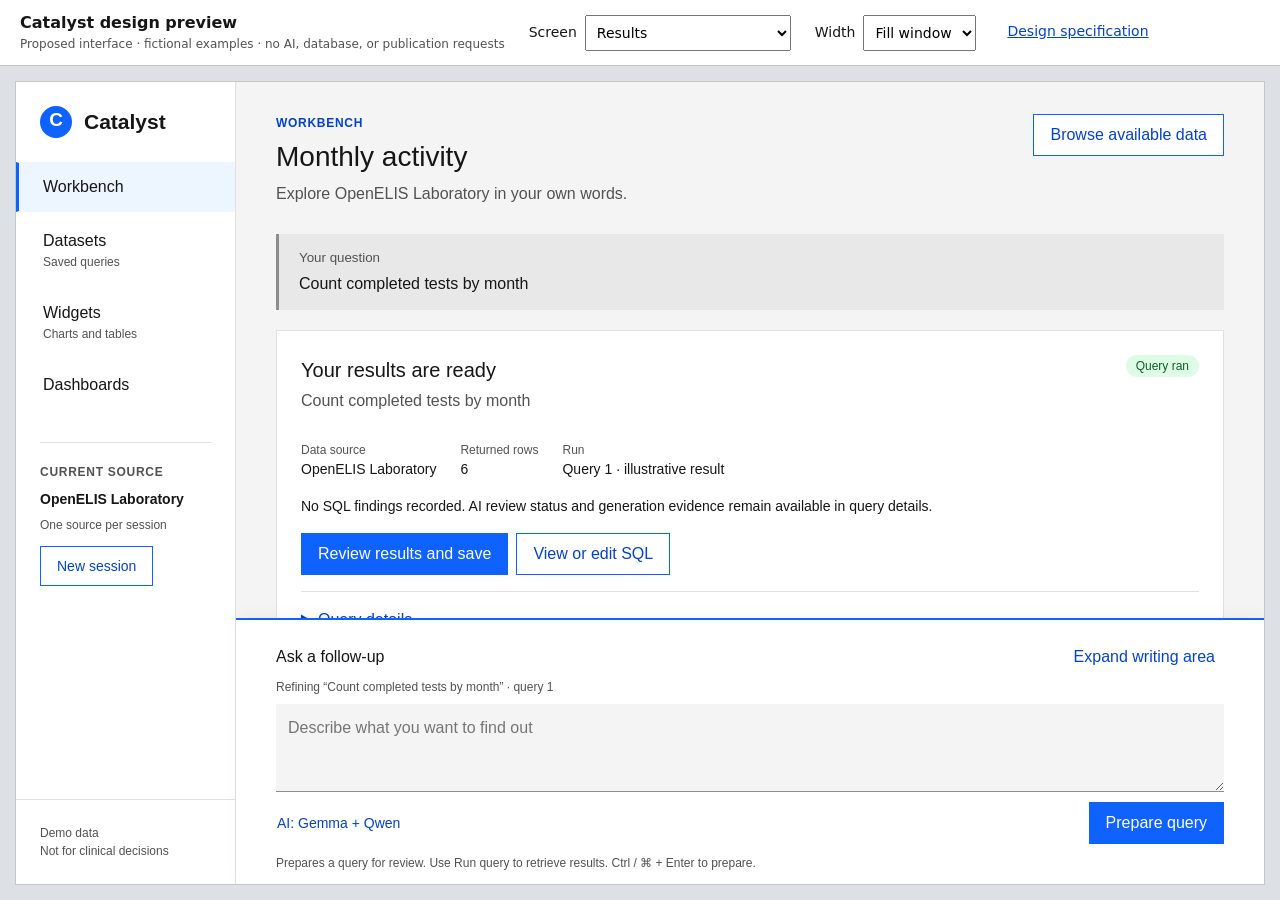
==== docs/specs/staff-workbench-ux/index.html @ 4ae08cc0 "docs: propose a simpler Catalyst workbench" ====
<!doctype html>
<html lang="en">
<head>
  <meta charset="utf-8">
  <meta name="viewport" content="width=device-width, initial-scale=1">
  <title>Catalyst · UX design preview</title>
  <style>
    * { box-sizing: border-box; }
    body { margin: 0; height: 100dvh; display: grid; grid-template-rows: auto minmax(0, 1fr); background: #dde1e6; color: #161616; font: 14px/1.4 system-ui, sans-serif; }
    header { padding: 12px 20px; display: flex; flex-wrap: wrap; align-items: center; gap: 12px 24px; background: #fff; border-bottom: 1px solid #c6c6c6; }
    h1 { font-size: 16px; margin: 0; }
    p { margin: 2px 0 0; color: #525252; font-size: 12px; }
    label { display: flex; align-items: center; gap: 8px; }
    select, a { min-height: 36px; padding: 7px; font: inherit; }
    a { color: #0043ce; }
    select:focus-visible, a:focus-visible { outline: 2px solid #0f62fe; outline-offset: 2px; }
    main { padding: 16px; overflow: auto; }
    iframe { display: block; margin: auto; width: 100%; height: 100%; min-height: 540px; border: 0; outline: 1px solid #c6c6c6; background: #fff; }
  </style>
</head>
<body>
  <header>
    <div><h1>Catalyst design preview</h1><p>Proposed interface · fictional examples · no AI, database, or publication requests</p></div>
    <label>Screen <select id="screen">
      <option value="results">Results</option><option value="empty">First question</option>
      <option value="ready">Query ready</option><option value="limited">Limited results</option>
      <option value="error">Database error</option><option value="clarify">Clarification</option>
      <option value="unsupported">Unable to answer</option><option value="datasets">Datasets</option>
      <option value="widgets">Widgets</option><option value="dashboards">Dashboards</option>
      <option value="imported">Dashboard imported</option><option value="import-failed">Dashboard import failed</option>
    </select></label>
    <label>Width <select id="width"><option value="100%">Fill window</option><option value="1280px">1280 px</option><option value="640px">640 px</option><option value="390px">390 px</option><option value="320px">320 px</option></select></label>
    <a href="spec.md">Design specification</a>
  </header>
  <main><iframe id="preview" title="Catalyst interactive design mock" src="mock.html?state=results"></iframe></main>
  <script>
    const preview = document.querySelector('#preview');
    document.querySelector('#screen').addEventListener('change', event => {
      preview.src = `mock.html?state=${encodeURIComponent(event.target.value)}`;
    });
    document.querySelector('#width').addEventListener('change', event => {
      preview.style.width = event.target.value;
    });
  </script>
</body>
</html>
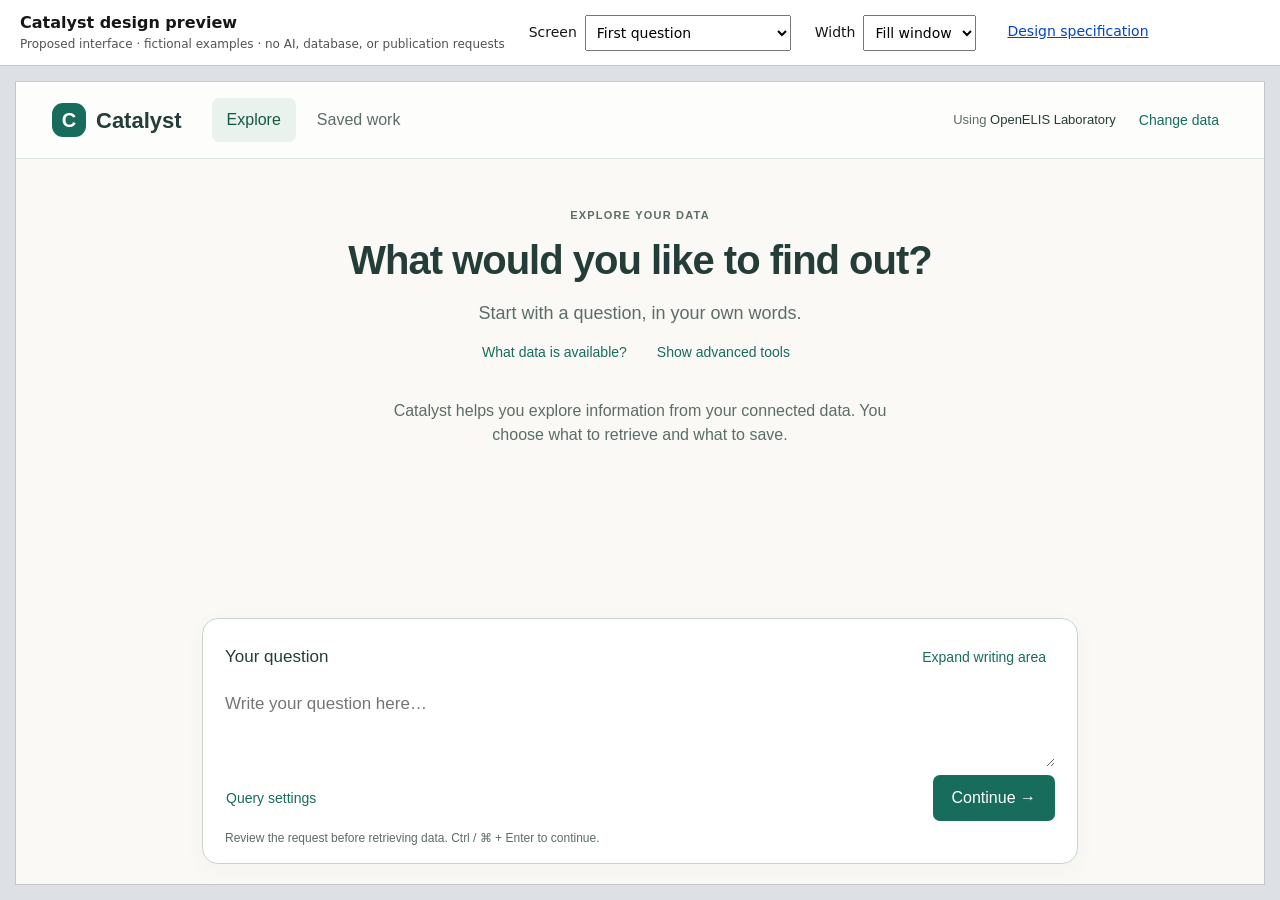
==== commit bbfc6493: "docs: hide complexity by default and retain advanced tools" ====
--- a/docs/specs/staff-workbench-ux/index.html
+++ b/docs/specs/staff-workbench-ux/index.html
@@ -22,7 +22,7 @@
   <header>
     <div><h1>Catalyst design preview</h1><p>Proposed interface · fictional examples · no AI, database, or publication requests</p></div>
     <label>Screen <select id="screen">
-      <option value="results">Results</option><option value="empty">First question</option>
+      <option value="empty">First question</option><option value="results">Results</option>
       <option value="ready">Query ready</option><option value="limited">Limited results</option>
       <option value="error">Database error</option><option value="clarify">Clarification</option>
       <option value="unsupported">Unable to answer</option><option value="datasets">Datasets</option>
@@ -32,7 +32,7 @@
     <label>Width <select id="width"><option value="100%">Fill window</option><option value="1280px">1280 px</option><option value="640px">640 px</option><option value="390px">390 px</option><option value="320px">320 px</option></select></label>
     <a href="spec.md">Design specification</a>
   </header>
-  <main><iframe id="preview" title="Catalyst interactive design mock" src="mock.html?state=results"></iframe></main>
+  <main><iframe id="preview" title="Catalyst interactive design mock" src="mock.html?state=empty"></iframe></main>
   <script>
     const preview = document.querySelector('#preview');
     document.querySelector('#screen').addEventListener('change', event => {
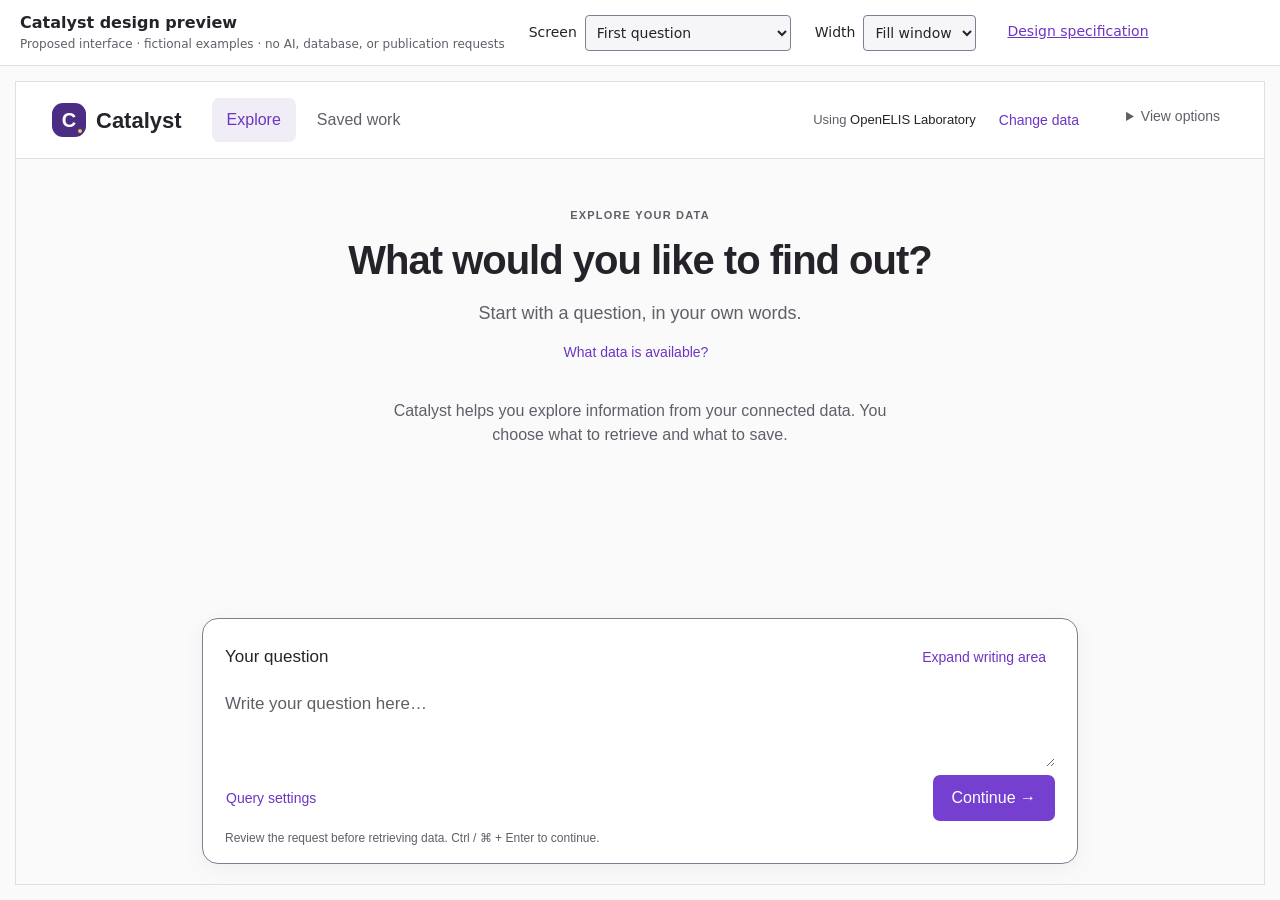
==== commit d6ce66f9: "docs: refine appearance and browse data while drafting" ====
--- a/docs/specs/staff-workbench-ux/index.html
+++ b/docs/specs/staff-workbench-ux/index.html
@@ -3,19 +3,22 @@
 <head>
   <meta charset="utf-8">
   <meta name="viewport" content="width=device-width, initial-scale=1">
+  <script src="appearance.js?v=3"></script>
+  <link rel="stylesheet" href="appearance.css?v=3">
   <title>Catalyst · UX design preview</title>
   <style>
     * { box-sizing: border-box; }
-    body { margin: 0; height: 100dvh; display: grid; grid-template-rows: auto minmax(0, 1fr); background: #dde1e6; color: #161616; font: 14px/1.4 system-ui, sans-serif; }
-    header { padding: 12px 20px; display: flex; flex-wrap: wrap; align-items: center; gap: 12px 24px; background: #fff; border-bottom: 1px solid #c6c6c6; }
+    body { margin: 0; height: 100dvh; display: grid; grid-template-rows: auto minmax(0, 1fr); background: var(--background); color: var(--text); font: 14px/1.4 system-ui, sans-serif; }
+    header { padding: 12px 20px; display: flex; flex-wrap: wrap; align-items: center; gap: 12px 24px; background: var(--layer); border-bottom: 1px solid var(--border); }
     h1 { font-size: 16px; margin: 0; }
-    p { margin: 2px 0 0; color: #525252; font-size: 12px; }
+    p { margin: 2px 0 0; color: var(--muted); font-size: 12px; }
     label { display: flex; align-items: center; gap: 8px; }
     select, a { min-height: 36px; padding: 7px; font: inherit; }
-    a { color: #0043ce; }
-    select:focus-visible, a:focus-visible { outline: 2px solid #0f62fe; outline-offset: 2px; }
+    a { color: var(--accent); }
+    select { background: var(--field); color: var(--text); border: 1px solid var(--control-border); border-radius: 4px; }
+    select:focus-visible, a:focus-visible { outline: 2px solid var(--focus); outline-offset: 2px; }
     main { padding: 16px; overflow: auto; }
-    iframe { display: block; margin: auto; width: 100%; height: 100%; min-height: 540px; border: 0; outline: 1px solid #c6c6c6; background: #fff; }
+    iframe { display: block; margin: auto; width: 100%; height: 100%; min-height: 540px; border: 0; outline: 1px solid var(--border); background: var(--layer); }
   </style>
 </head>
 <body>
--- a/docs/specs/staff-workbench-ux/appearance.css
+++ b/docs/specs/staff-workbench-ux/appearance.css
@@ -0,0 +1,69 @@
+/* OpenClinAI purple accents on neutral surfaces; gold is a small brand detail. */
+:root {
+  color-scheme: light;
+  --background: #fafafa;
+  --layer: #ffffff;
+  --text: #252329;
+  --muted: #625e68;
+  --border: #e1dfe4;
+  --control-border: #867b91;
+  --accent: #6d35c3;
+  --primary: #7540d0;
+  --primary-hover: #6330b7;
+  --accent-hover: #5923ac;
+  --on-accent: #ffffff;
+  --brand: #4b2e83;
+  --gold: #f2c75c;
+  --focus: #7540d0;
+  --hover-surface: #eee9f6;
+  --selected-surface: #f0edf6;
+  --field: #f6f5f7;
+  --raised: #f1f0f3;
+  --disabled-text: #62566f;
+  --info-surface: #f0edf7;
+  --info-border: #796499;
+  --warning-surface: #fff8e1;
+  --warning-border: #9c7600;
+  --warning-text: #614b11;
+  --error-surface: #fff1f1;
+  --error-border: #c5283d;
+  --error-text: #8d1b31;
+  --success-surface: #e5f1e9;
+  --success-border: #287248;
+  --success-text: #164b36;
+  --scrim: #160e2a66;
+  --shadow: #24133f0c;
+}
+:root[data-color-mode="dark"] {
+  color-scheme: dark;
+  --background: #19191c;
+  --layer: #222225;
+  --text: #eeeef0;
+  --muted: #b8b5bf;
+  --border: #414047;
+  --control-border: #85818e;
+  --accent: #bb99ff;
+  --primary: #8b4cf0;
+  --primary-hover: #8040e1;
+  --accent-hover: #d1baff;
+  --on-accent: #ffffff;
+  --focus: #bb99ff;
+  --hover-surface: #302c37;
+  --selected-surface: #302c37;
+  --field: #29282d;
+  --raised: #303035;
+  --disabled-text: #b8b5bf;
+  --info-surface: #2c2932;
+  --info-border: #ad97c8;
+  --warning-surface: #352b17;
+  --warning-border: #d4b24f;
+  --warning-text: #f4d980;
+  --error-surface: #3c202a;
+  --error-border: #ef8b9d;
+  --error-text: #ffb5c0;
+  --success-surface: #193326;
+  --success-border: #73b991;
+  --success-text: #b5e7c9;
+  --scrim: #09090bb3;
+  --shadow: #00000033;
+}
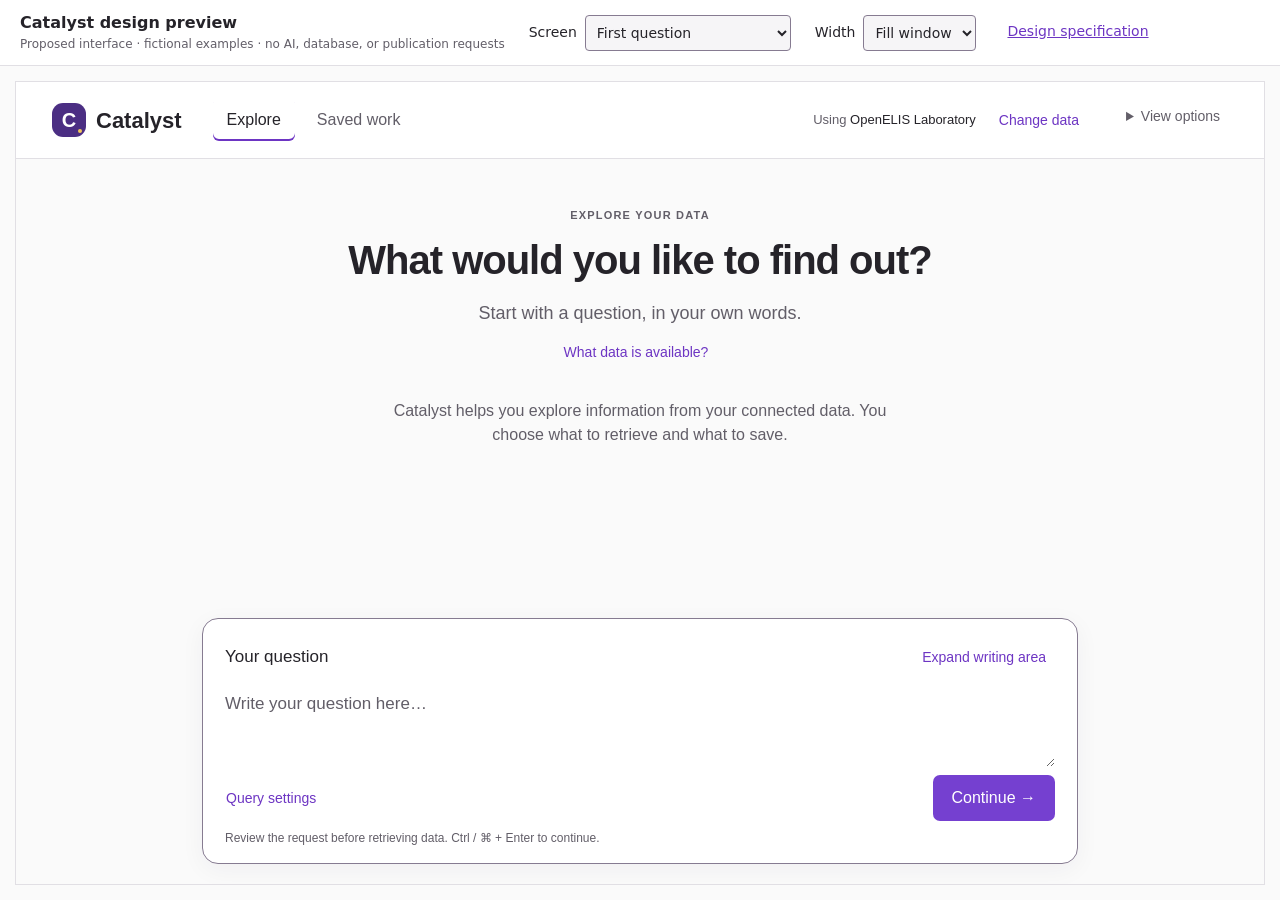
==== commit 8542d5e5: "docs: use neutral text in dark appearance" ====
--- a/docs/specs/staff-workbench-ux/index.html
+++ b/docs/specs/staff-workbench-ux/index.html
@@ -4,7 +4,7 @@
   <meta charset="utf-8">
   <meta name="viewport" content="width=device-width, initial-scale=1">
   <script src="appearance.js?v=3"></script>
-  <link rel="stylesheet" href="appearance.css?v=3">
+  <link rel="stylesheet" href="appearance.css?v=4">
   <title>Catalyst · UX design preview</title>
   <style>
     * { box-sizing: border-box; }
@@ -14,7 +14,7 @@
     p { margin: 2px 0 0; color: var(--muted); font-size: 12px; }
     label { display: flex; align-items: center; gap: 8px; }
     select, a { min-height: 36px; padding: 7px; font: inherit; }
-    a { color: var(--accent); }
+    a { color: var(--action-text); }
     select { background: var(--field); color: var(--text); border: 1px solid var(--control-border); border-radius: 4px; }
     select:focus-visible, a:focus-visible { outline: 2px solid var(--focus); outline-offset: 2px; }
     main { padding: 16px; overflow: auto; }
--- a/docs/specs/staff-workbench-ux/appearance.css
+++ b/docs/specs/staff-workbench-ux/appearance.css
@@ -8,6 +8,7 @@
   --border: #e1dfe4;
   --control-border: #867b91;
   --accent: #6d35c3;
+  --action-text: #6d35c3;
   --primary: #7540d0;
   --primary-hover: #6330b7;
   --accent-hover: #5923ac;
@@ -43,6 +44,7 @@
   --border: #414047;
   --control-border: #85818e;
   --accent: #bb99ff;
+  --action-text: #eeeef0;
   --primary: #8b4cf0;
   --primary-hover: #8040e1;
   --accent-hover: #d1baff;
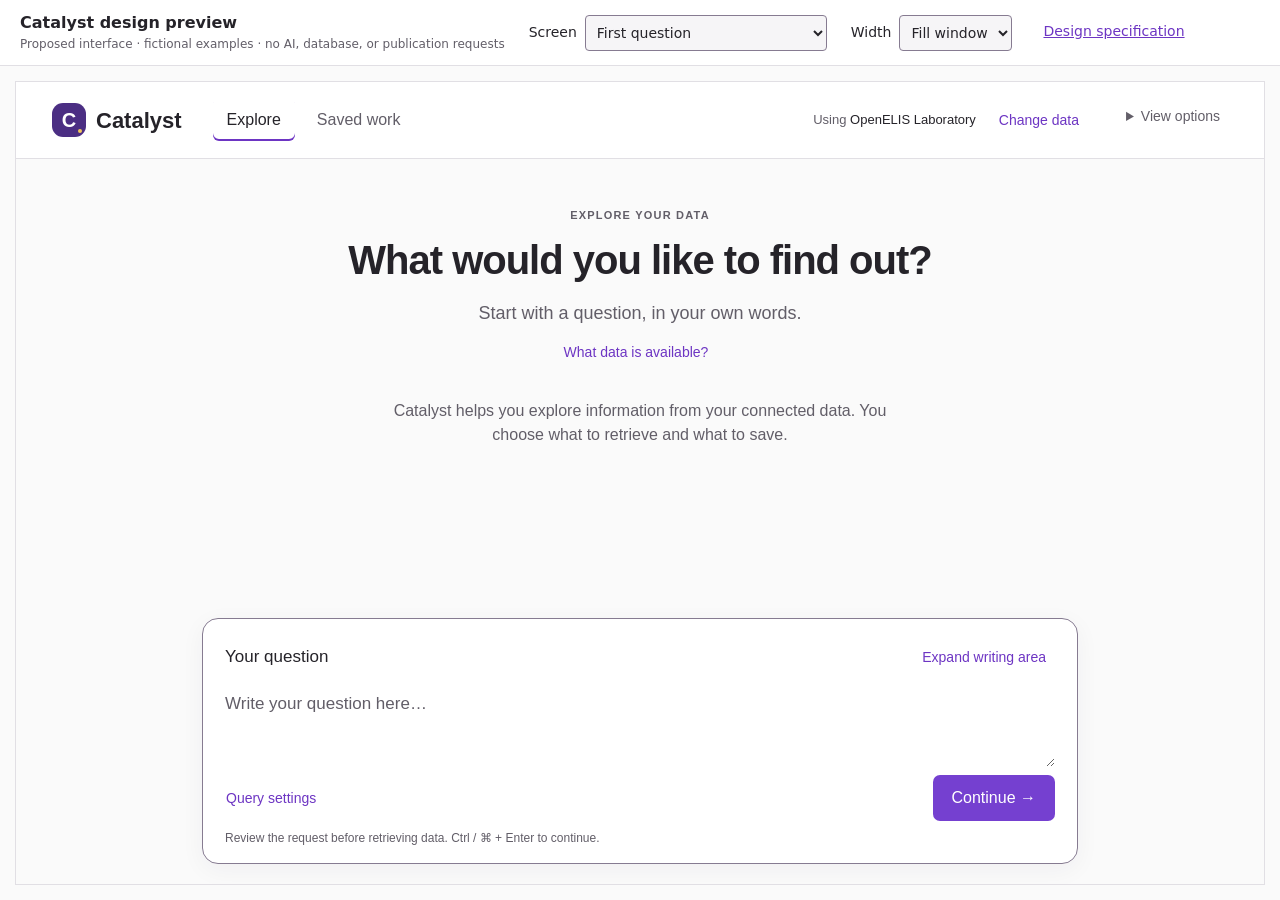
==== commit 61c08054: "docs: extend saved-work mock with SQL reuse for review" ====
--- a/docs/specs/staff-workbench-ux/index.html
+++ b/docs/specs/staff-workbench-ux/index.html
@@ -28,8 +28,8 @@
       <option value="empty">First question</option><option value="results">Results</option>
       <option value="ready">Query ready</option><option value="limited">Limited results</option>
       <option value="error">Database error</option><option value="clarify">Clarification</option>
-      <option value="unsupported">Unable to answer</option><option value="datasets">Datasets</option>
-      <option value="widgets">Widgets</option><option value="dashboards">Dashboards</option>
+      <option value="unsupported">Unable to answer</option><option value="datasets">Saved queries and SQL reuse</option>
+      <option value="widgets">Charts and tables</option><option value="dashboards">Dashboards</option>
       <option value="imported">Dashboard imported</option><option value="import-failed">Dashboard import failed</option>
     </select></label>
     <label>Width <select id="width"><option value="100%">Fill window</option><option value="1280px">1280 px</option><option value="640px">640 px</option><option value="390px">390 px</option><option value="320px">320 px</option></select></label>
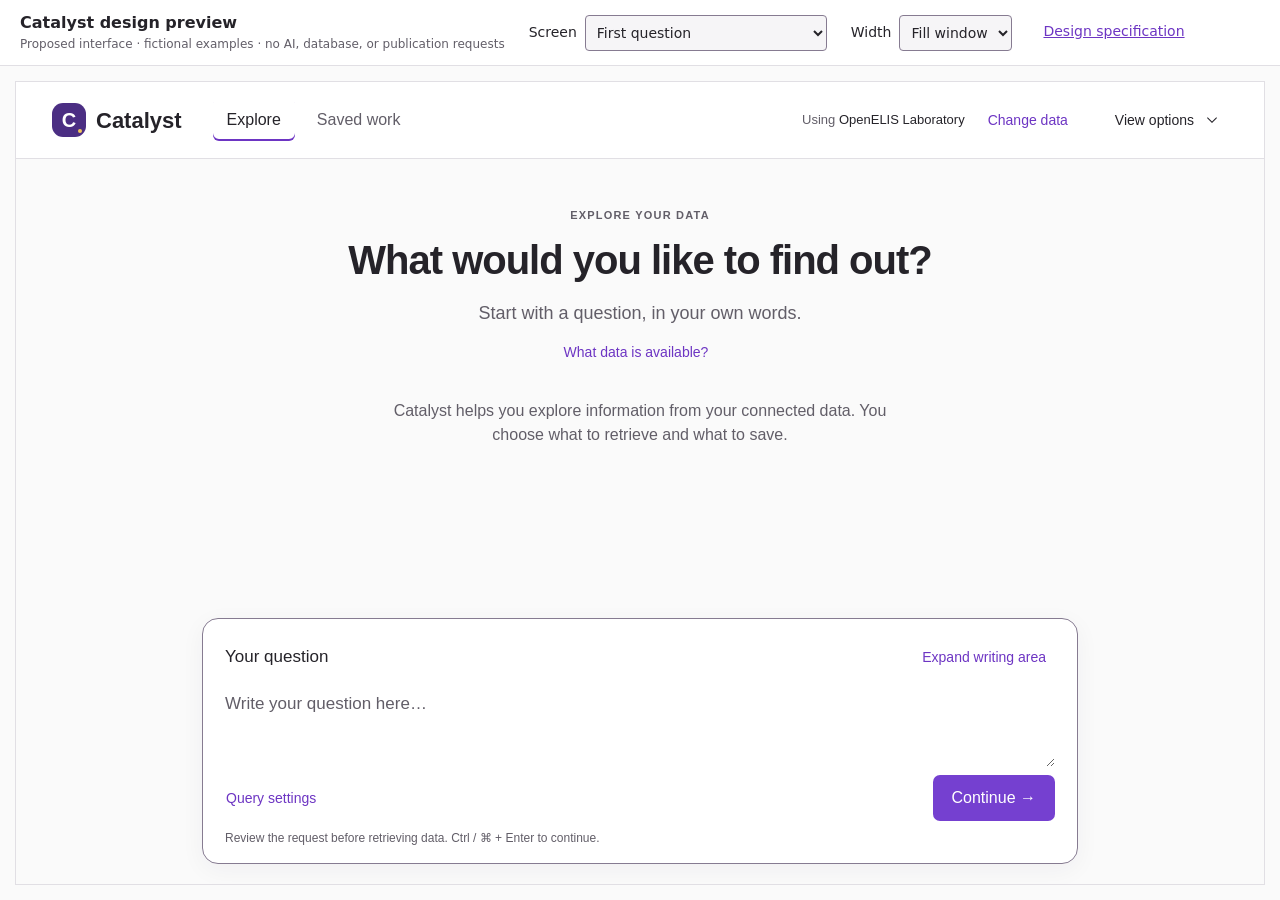
==== commit aa63dbfa: "Polish Workbench turns and preview recorded result rows" ====
--- a/docs/specs/staff-workbench-ux/index.html
+++ b/docs/specs/staff-workbench-ux/index.html
@@ -26,6 +26,8 @@
     <div><h1>Catalyst design preview</h1><p>Proposed interface · fictional examples · no AI, database, or publication requests</p></div>
     <label>Screen <select id="screen">
       <option value="empty">First question</option><option value="results">Results</option>
+      <option value="multi-turn">Conversation summaries</option><option value="query-details">Query evidence</option><option value="advanced">Advanced preview</option>
+      <option value="preparing">Preparing</option><option value="cancelled">Stopped</option><option value="prepare-error">Preparation failed</option><option value="empty-result">No rows</option><option value="stale">Earlier result</option>
       <option value="ready">Query ready</option><option value="limited">Limited results</option>
       <option value="error">Database error</option><option value="clarify">Clarification</option>
       <option value="unsupported">Unable to answer</option><option value="datasets">Saved queries and SQL reuse</option>
